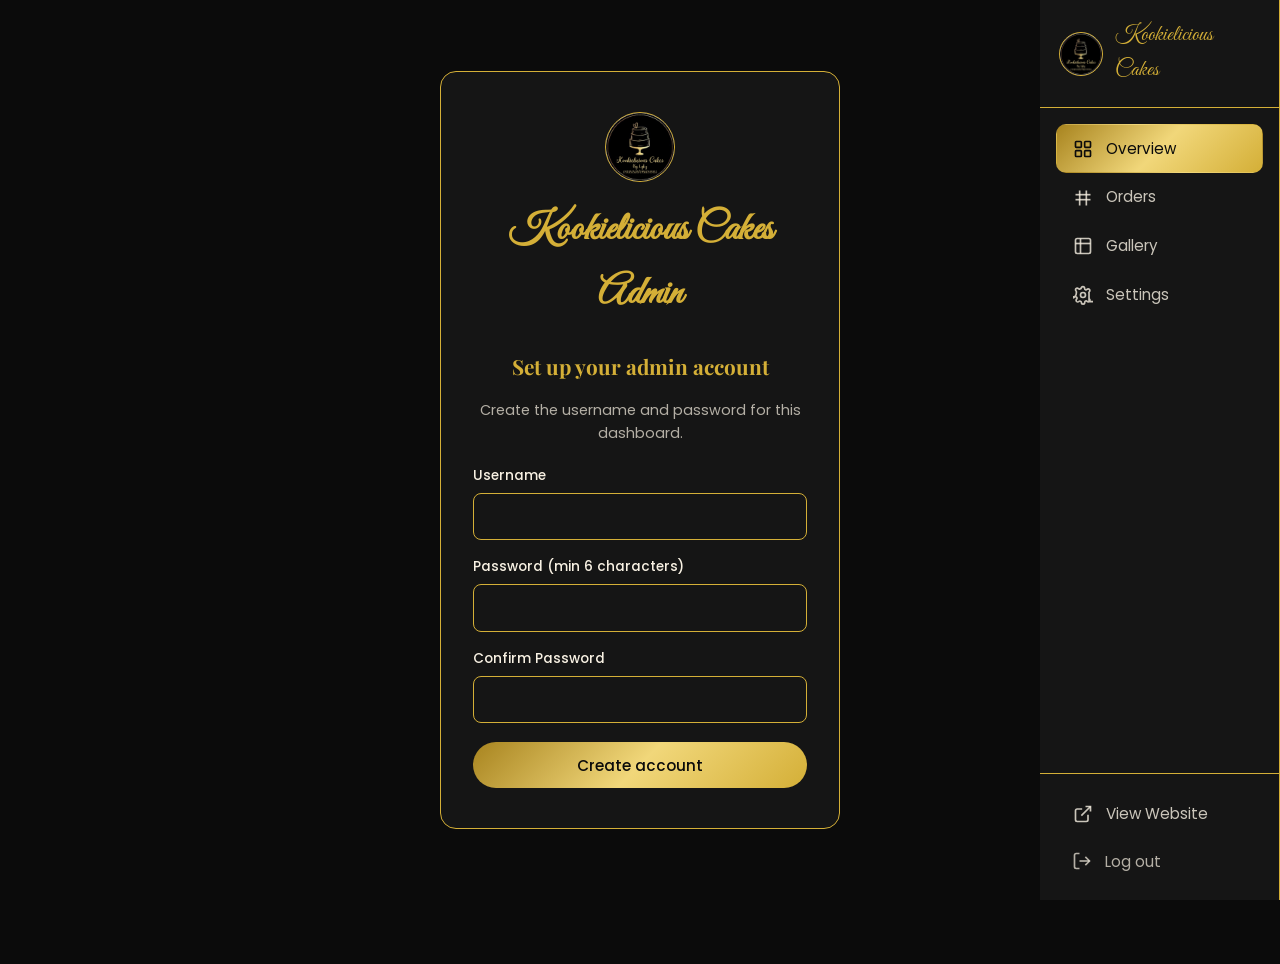
==== dashboard.html @ ffeb49e3 "Add private admin dashboard for Kookielicious Cakes by Lykz Add dashboard.html with login, Overview," ====
<!DOCTYPE html>
<html lang="en">
<head>
    <meta charset="UTF-8">
    <meta name="viewport" content="width=device-width, initial-scale=1.0">
    <meta name="robots" content="noindex, nofollow">
    <title>Kookielicious Cakes by Lykz | Admin Dashboard</title>
    <link rel="icon" href="images/306608548_482665013871992_4321595222167333757_n.jpg" type="image/jpeg">
    <link rel="preconnect" href="https://fonts.googleapis.com">
    <link rel="preconnect" href="https://fonts.gstatic.com" crossorigin>
    <link href="https://fonts.googleapis.com/css2?family=Great+Vibes&family=Playfair+Display:wght@700;900&family=Poppins:wght@300;400;500&display=swap" rel="stylesheet">
    <link rel="stylesheet" href="css/dashboard.css">
</head>
<body>
    <div class="dash-app">

        <!-- ===== LOGIN PAGE ===== -->
        <section class="dash-login-page" id="dashLoginPage">
            <div class="dash-login-card">
                <div class="dash-login-header">
                    <img src="images/306608548_482665013871992_4321595222167333757_n.jpg" alt="Kookielicious Cakes by Lykz logo" class="dash-login-logo">
                    <h1 class="dash-login-brand">Kookielicious Cakes Admin</h1>
                </div>
                <div class="dash-login-form" id="dashLoginFormContainer"></div>
            </div>
        </section>

        <!-- ===== DASHBOARD SHELL ===== -->
        <section class="dash-shell" id="dashShell" hidden>

            <!-- Mobile top bar -->
            <header class="dash-topbar">
                <button class="dash-menu-toggle" id="dashMenuToggle" aria-label="Open menu">&#9776;</button>
                <a href="#" class="dash-topbar-brand" id="dashTopbarBrand">
                    <img src="images/306608548_482665013871992_4321595222167333757_n.jpg" alt="logo" class="dash-topbar-logo">
                    <span class="dash-topbar-brand-text">Kookielicious Cakes</span>
                </a>
                <div class="dash-topbar-user" id="dashTopbarUser"></div>
            </header>

            <!-- Sidebar -->
            <aside class="dash-sidebar" id="dashSidebar">
                <div class="dash-sidebar-header">
                    <img src="images/306608548_482665013871992_4321595222167333757_n.jpg" alt="logo" class="dash-sidebar-logo">
                    <span class="dash-sidebar-brand">Kookielicious Cakes</span>
                </div>
                <nav class="dash-nav">
                    <a href="#" class="dash-nav-item dash-nav-active" data-page="overview">
                        <svg class="dash-nav-icon" xmlns="http://www.w3.org/2000/svg" viewBox="0 0 24 24" fill="none" stroke="currentColor" stroke-width="2"><rect x="3" y="3" width="7" height="7" rx="1"/><rect x="14" y="3" width="7" height="7" rx="1"/><rect x="14" y="14" width="7" height="7" rx="1"/><rect x="3" y="14" width="7" height="7" rx="1"/></svg>
                        Overview
                    </a>
                    <a href="#" class="dash-nav-item" data-page="orders">
                        <svg class="dash-nav-icon" xmlns="http://www.w3.org/2000/svg" viewBox="0 0 24 24" fill="none" stroke="currentColor" stroke-width="2"><line x1="8" y1="3" x2="8" y2="21"/><line x1="3" y1="8" x2="21" y2="8"/><line x1="3" y1="14" x2="21" y2="14"/><line x1="16" y1="3" x2="16" y2="21"/></svg>
                        Orders
                    </a>
                    <a href="#" class="dash-nav-item" data-page="gallery">
                        <svg class="dash-nav-icon" xmlns="http://www.w3.org/2000/svg" viewBox="0 0 24 24" fill="none" stroke="currentColor" stroke-width="2"><rect x="3" y="3" width="18" height="18" rx="2" ry="2"/><line x1="3" y1="9" x2="21" y2="9"/><line x1="9" y1="21" x2="9" y2="3"/></svg>
                        Gallery
                    </a>
                    <a href="#" class="dash-nav-item" data-page="settings">
                        <svg class="dash-nav-icon" xmlns="http://www.w3.org/2000/svg" viewBox="0 0 24 24" fill="none" stroke="currentColor" stroke-width="2"><circle cx="12" cy="12" r="3"/><path d="M19.4 15a1.65 1.65 0 0 0 .33 1.82l.06.06a2 2 0 0 1 0 2.83 2 2 0 0 1-2.83 0l-.06-.06a1.65 1.65 0 0 0-1.82-.33 1.65 1.65 0 0 0-1 1.51V21a2 2 0 0 1-2 2 2 2 0 0 1-2-2v-.09A1.65 1.65 0 0 0 9 19.4a1.65 1.65 0 0 0-1.82.33l-.06.06a2 2 0 0 1-2.83 0 2 2 0 0 1 0-2.83l.06-.06a1.65 1.65 0 0 0 .33-1.82 1.65 1.65 0 0 0-1.51-1h-12a2 2 0 0 1-2-2 2 2 0 0 1 2-2h.09A1.65 1.65 0 0 0 4 9a1.65 1.65 0 0 0-.33-1.82l-.06-.06a2 2 0 0 1 0-2.83 2 2 0 0 1 2.83 0l.06.06a1.65 1.65 0 0 0 1.82.33h.09a1.65 1.65 0 0 0 1.51-1V4a2 2 0 0 1 2-2 2 2 0 0 1 2 2v.09a1.65 1.65 0 0 0 1 1.51 1.65 1.65 0 0 0 1.82-.33l.06-.06a2 2 0 0 1 2.83 0 2 2 0 0 1 0 2.83l-.06.06a1.65 1.65 0 0 0-.33 1.82V19a1.65 1.65 0 0 0 1.51 1h12a1.65 1.65 0 0 0 1.51-1 1.65 1.65 0 0 0-.33-1.82l-.06-.06a2 2 0 0 1 2.83 0 2 2 0 0 1 0 2.83l.06.06a1.65 1.65 0 0 0-.33 1.82"/></svg>
                        Settings
                    </a>
                </nav>
                <div class="dash-nav-footer">
                    <a href="#" class="dash-nav-item" data-page="website">
                        <svg class="dash-nav-icon" xmlns="http://www.w3.org/2000/svg" viewBox="0 0 24 24" fill="none" stroke="currentColor" stroke-width="2"><path d="M18 13v6a2 2 0 0 1-2 2H5a2 2 0 0 1-2-2V8a2 2 0 0 1 2-2h6"></path><polyline points="15 3 21 3 21 9"></polyline><line x1="10" y1="14" x2="21" y2="3"></line></svg>
                        View Website
                    </a>
                    <button class="dash-nav-item dash-nav-logout" id="dashNavLogout">
                        <svg class="dash-nav-icon" xmlns="http://www.w3.org/2000/svg" viewBox="0 0 24 24" fill="none" stroke="currentColor" stroke-width="2"><path d="M9 21H5a2 2 0 0 1-2-2V5a2 2 0 0 1 2-2h4"/><polyline points="16 17 21 12 16 7"/><line x1="21" y1="12" x2="9" y2="12"/></svg>
                        Log out
                    </button>
                </div>
            </aside>

            <!-- Main content -->
            <div class="dash-main" id="dashMain">
                <div class="dash-overlay" id="dashOverlay"></div>

                <!-- ===== OVERVIEW ===== -->
                <section class="dash-page" id="dashPageOverview">
                    <div class="dash-page-header">
                        <div>
                            <h2 class="dash-page-title">Overview</h2>
                            <p class="dash-page-subtitle">A quick look at your cake orders</p>
                        </div>
                    </div>
                    <div class="dash-stats" id="dashStats"></div>
                    <div class="dash-section-card">
                        <div class="dash-section-head"><h3>Orders per Month</h3><span class="dash-sub">Last 6 months</span></div>
                        <div class="dash-chart" id="dashChart"></div>
                        <p class="dash-empty" id="dashChartEmpty" style="display:none;">No orders yet. Add your first order.</p>
                    </div>
                    <div class="dash-section-card">
                        <div class="dash-section-head"><h3>Upcoming Orders</h3></div>
                        <div class="dash-list" id="dashUpcoming"></div>
                        <p class="dash-empty" id="dashUpcomingEmpty" style="display:none;">No upcoming orders.</p>
                    </div>
                </section>

                <!-- ===== ORDERS ===== -->
                <section class="dash-page" id="dashPageOrders">
                    <div class="dash-page-header">
                        <div>
                            <h2 class="dash-page-title">Orders</h2>
                            <p class="dash-page-subtitle">Track and manage cake orders</p>
                        </div>
                        <button class="dash-btn dash-btn-primary" id="dashAddOrder">&#43; Add Order</button>
                    </div>
                    <div class="dash-orders-bar">
                        <div class="dash-search">
                            <input type="search" id="dashOrderSearch" placeholder="Search customer, contact, order no&#8230;">
                        </div>
                        <select class="dash-select" id="dashOrderFilter">
                            <option value="">All Statuses</option>
                            <option value="Pending">Pending</option>
                            <option value="Confirmed">Confirmed</option>
                            <option value="In Progress">In Progress</option>
                            <option value="Ready">Ready</option>
                            <option value="Completed">Completed</option>
                            <option value="Cancelled">Cancelled</option>
                        </select>
                    </div>
                    <div class="dash-table-wrap">
                        <table class="dash-table" id="dashOrdersTable">
                            <thead>
                                <tr>
                                    <th class="dash-sortable" data-sort="eventDate">Order No</th>
                                    <th>Customer</th>
                                    <th>Contact</th>
                                    <th>Event Date</th>
                                    <th>Cake Type</th>
                                    <th>Total</th>
                                    <th>Balance</th>
                                    <th>Status</th>
                                    <th>Actions</th>
                                </tr>
                            </thead>
                            <tbody id="dashOrdersBody"></tbody>
                        </table>
                    </div>
                    <p class="dash-empty" id="dashOrdersEmpty" style="display:none;">No orders yet. Add your first order.</p>
                    <button class="dash-btn dash-btn-outline dash-btn-sm" id="dashExportCsv">Export CSV</button>
                </section>

                <!-- ===== GALLERY MANAGER ===== -->
                <section class="dash-page" id="dashPageGallery">
                    <div class="dash-page-header">
                        <div>
                            <h2 class="dash-page-title">Gallery</h2>
                            <p class="dash-page-subtitle">Manage your cake gallery</p>
                        </div>
                        <div style="display:flex;gap:0.75rem;flex-wrap:wrap;align-items:center;">
                            <button class="dash-btn dash-btn-primary" id="dashAddCake">&#43; Add Cake</button>
                            <button class="dash-btn dash-btn-outline dash-btn-sm" id="dashResetGallery">Reset to Default Gallery</button>
                        </div>
                    </div>
                    <div class="dash-gallery-grid" id="dashGalleryGrid"></div>
                    <p class="dash-empty" id="dashGalleryEmpty" style="display:none;">No cakes yet. Add your first cake.</p>
                </section>

                <!-- ===== SETTINGS ===== -->
                <section class="dash-page" id="dashPageSettings">
                    <div class="dash-page-header">
                        <div>
                            <h2 class="dash-page-title">Settings</h2>
                            <p class="dash-page-subtitle">Account and data settings</p>
                        </div>
                    </div>
                    <div class="dash-section-card">
                        <h3>Change Password</h3>
                        <p>Update your admin login password.</p>
                        <form id="dashPasswordForm">
                            <div class="dash-form-group">
                                <label for="dashPassCurrent">Current Password</label>
                                <input type="password" id="dashPassCurrent" required autocomplete="current-password">
                            </div>
                            <div class="dash-form-group">
                                <label for="dashPassNew">New Password (min 6 characters)</label>
                                <input type="password" id="dashPassNew" required autocomplete="new-password">
                            </div>
                            <div class="dash-form-group">
                                <label for="dashPassConfirm">Confirm New Password</label>
                                <input type="password" id="dashPassConfirm" required autocomplete="new-password">
                            </div>
                            <p class="dash-error" id="dashPassError" style="display:none;"></p>
                            <button type="submit" class="dash-btn dash-btn-primary">Save Changes</button>
                        </form>
                    </div>
                    <div class="dash-section-card">
                        <h3>Backup &amp; Restore</h3>
                        <p>Export your gallery and orders to a single JSON file, or restore from a backup.</p>
                        <div style="display:flex;gap:0.75rem;flex-wrap:wrap;align-items:center; margin-bottom:0.5rem;">
                            <button class="dash-btn dash-btn-outline" id="dashExportBackup">Export Backup</button>
                            <span style="color:rgba(248,241,227,0.7);font-size:0.85rem;">or</span>
                            <label style="display:inline-flex;align-items:center;gap:0.4rem;color:var(--gold);border:1px solid var(--gold);border-radius:10px;padding:0.6rem 1rem;cursor:pointer;font-size:0.9rem;">
                                Import Backup
                                <input type="file" id="dashImportFile" accept=".json" style="display:none;">
                            </label>
                        </div>
                        <p class="dash-hint">Backup file: kookielicious-backup.json (contains gallery + orders)</p>
                    </div>
                    <div class="dash-section-card dash-danger">
                        <h3>Danger Zone</h3>
                        <button class="dash-btn dash-btn-outline dash-btn-sm" id="dashDeleteAllOrders">Delete All Orders</button>
                        <p class="dash-hint" style="margin-top:0.5rem;">This cannot be undone. Orders only; your gallery is unaffected.</p>
                    </div>
                    <div class="dash-note">
                        <p><strong>Note:</strong> This dashboard saves data only in this browser on this device. Use Export Backup regularly. Changes made here will not appear for other visitors on the live website until a real database is added.</p>
                    </div>
                </section>

                <!-- ===== MODAL: ADD / EDIT ORDER ===== -->
                <div class="dash-modal hidden" id="dashOrderModal">
                    <div class="dash-modal-panel">
                        <button class="dash-modal-close" id="dashOrderModalClose">&#215;</button>
                        <div class="dash-modal-header"><h3 id="dashOrderModalTitle">Add Order</h3></div>
                        <div class="dash-modal-body">
                            <form id="dashOrderForm">
                                <input type="hidden" id="dashOrderEditId">
                                <div class="dash-form-group">
                                    <label for="dashOrderCustomer">Customer Name <span style="color:var(--status-cancelled);">*</span></label>
                                    <input type="text" id="dashOrderCustomer" required>
                                </div>
                                <div class="dash-form-group">
                                    <label for="dashOrderContact">Contact Number <span style="color:var(--status-cancelled);">*</span></label>
                                    <input type="tel" id="dashOrderContact" required>
                                </div>
                                <div class="dash-form-group">
                                    <label for="dashOrderEventDate">Event Date <span style="color:var(--status-cancelled);">*</span></label>
                                    <input type="date" id="dashOrderEventDate" required>
                                </div>
                                <div class="dash-form-group">
                                    <label for="dashOrderCakeType">Cake Type <span style="color:var(--status-cancelled);">*</span></label>
                                    <select id="dashOrderCakeType" required>
                                        <option value="" disabled selected>Select cake type</option>
                                        <option value="Birthday Cake">Birthday Cake</option>
                                        <option value="Kids Theme Cake">Kids Theme Cake</option>
                                        <option value="Christening Set">Christening Set</option>
                                        <option value="Cupcakes">Cupcakes</option>
                                        <option value="Other">Other</option>
                                    </select>
                                </div>
                                <div class="dash-form-group">
                                    <label for="dashOrderDetails">Cake Details / Theme</label>
                                    <textarea id="dashOrderDetails" rows="3"></textarea>
                                </div>
                                <div class="dash-form-group">
                                    <label for="dashOrderTotal">Total Amount (&#8369;)</label>
                                    <input type="number" id="dashOrderTotal" min="0" step="0.01" value="0">
                                </div>
                                <div class="dash-form-group">
                                    <label for="dashOrderDownpayment">Downpayment (&#8369;)</label>
                                    <input type="number" id="dashOrderDownpayment" min="0" step="0.01" value="0">
                                </div>
                                <div class="dash-form-group">
                                    <label for="dashOrderStatus">Status</label>
                                    <select id="dashOrderStatus">
                                        <option value="Pending">Pending</option>
                                        <option value="Confirmed">Confirmed</option>
                                        <option value="In Progress">In Progress</option>
                                        <option value="Ready">Ready</option>
                                        <option value="Completed">Completed</option>
                                        <option value="Cancelled">Cancelled</option>
                                    </select>
                                </div>
                                <p class="dash-error" id="dashOrderError" style="display:none;"></p>
                                <div class="dash-modal-actions">
                                    <button type="button" class="dash-btn dash-btn-ghost" id="dashOrderModalCancel">Cancel</button>
                                    <button type="submit" class="dash-btn dash-btn-primary">Save Order</button>
                                </div>
                            </form>
                        </div>
                    </div>
                </div>

                <!-- ===== MODAL: GENERIC CONFIRM ===== -->
                <div class="dash-modal hidden" id="dashConfirmModal">
                    <div class="dash-modal-panel">
                        <button class="dash-modal-close" id="dashConfirmClose">&#215;</button>
                        <div class="dash-modal-header"><h3 id="dashConfirmTitle">Confirm</h3></div>
                        <div class="dash-modal-body"><p id="dashConfirmMessage"></p></div>
                        <div class="dash-modal-actions">
                            <button type="button" class="dash-btn dash-btn-ghost" id="dashConfirmCancel">Cancel</button>
                            <button type="button" class="dash-btn dash-btn-primary" id="dashConfirmOk">Confirm</button>
                        </div>
                    </div>
                </div>

                <!-- ===== MODAL: ADD / EDIT CAKE ===== -->
                <div class="dash-modal hidden" id="dashGalleryModal">
                    <div class="dash-modal-panel">
                        <button class="dash-modal-close" id="dashGalleryModalClose">&#215;</button>
                        <div class="dash-modal-header"><h3 id="dashGalleryModalTitle">Add Cake</h3></div>
                        <div class="dash-modal-body">
                            <form id="dashGalleryForm">
                                <input type="hidden" id="dashGalleryEditId">
                                <div class="dash-form-group">
                                    <label for="dashGalleryImage">Image <span id="dashGalleryImageReq" style="color:var(--status-cancelled);">*</span></label>
                                    <input type="file" id="dashGalleryImage" accept="image/*">
                                    <img id="dashGalleryPreview" src="" alt="preview" style="display:none;margin-top:0.5rem;width:100%;max-width:220px;height:220px;object-fit:cover;border:1px solid var(--gold);border-radius:12px;background:var(--black);">
                                    <p class="dash-hint">Image is resized to max 1000px width and saved as JPEG.</p>
                                </div>
                                <div class="dash-form-group">
                                    <label for="dashGalleryTitle">Title</label>
                                    <input type="text" id="dashGalleryTitle" required>
                                </div>
                                <div class="dash-form-group">
                                    <label for="dashGalleryCategory">Category</label>
                                    <select id="dashGalleryCategory">
                                        <option value="birthday">Birthday</option>
                                        <option value="kids">Kids</option>
                                        <option value="christening">Christening</option>
                                        <option value="cupcakes">Cupcakes</option>
                                        <option value="elegant">Elegant</option>
                                    </select>
                                </div>
                                <div class="dash-form-group dash-toggle">
                                    <input type="checkbox" id="dashGalleryVisible" checked>
                                    <span>Visible on website</span>
                                </div>
                                <p class="dash-error" id="dashGalleryError" style="display:none;"></p>
                                <div class="dash-modal-actions">
                                    <button type="button" class="dash-btn dash-btn-ghost" id="dashGalleryModalCancel">Cancel</button>
                                    <button type="submit" class="dash-btn dash-btn-primary">Save Cake</button>
                                </div>
                            </form>
                        </div>
                    </div>
                </div>

            </div>
        </section>

    </div>
    <script src="js/dashboard-data.js"></script>
    <script defer src="js/dashboard.js"></script>
</body>
</html>
---- css/dashboard.css ----
/* ===== Kookielicious Cakes by Lykz - Admin Dashboard Styles =====
   Mirrors the public site's black and gold theme. Every class is prefixed
   with dash- so it can never clash with the public site's CSS.
*/

:root {
    --black: #0B0B0B;
    --black-soft: #151515;
    --gold: #D4AF37;
    --gold-light: #F1D77A;
    --gold-dark: #A8841F;
    --cream: #F8F1E3;
    --status-pending: #D4AF37;
    --status-confirmed: #3b82f6;
    --status-inprogress: #fb923c;
    --status-ready: #34d399;
    --status-completed: #6b8e6b;
    --status-cancelled: #f87171;
}

@media (prefers-reduced-motion: reduce) {
    *, *::before, *::after {
        animation-duration: 0.01ms !important;
        animation-iteration-count: 1 !important;
        transition-duration: 0.01ms !important;
    }
}

*,
*::before,
*::after {
    margin: 0;
    padding: 0;
    box-sizing: border-box;
}

body {
    background-color: var(--black);
    color: var(--cream);
    font-family: 'Poppins', sans-serif;
    font-size: 0.95rem;
    line-height: 1.6;
    overflow-x: hidden;
}

.dash-app {
    display: flex;
    flex-direction: column;
    min-height: 100vh;
}

/* ===== LOGIN PAGE ===== */

.dash-login-page {
    min-height: 100vh;
    display: flex;
    align-items: center;
    justify-content: center;
    padding: 1rem;
}

.dash-login-card {
    background: var(--black-soft);
    border: 1px solid var(--gold);
    border-radius: 16px;
    padding: 2.5rem 2rem;
    width: min(92%, 400px);
    text-align: center;
}

.dash-login-logo {
    width: 70px;
    height: 70px;
    border-radius: 50%;
    border: 1px solid var(--gold);
    object-fit: cover;
    display: block;
    margin: 0 auto 1rem;
}

.dash-login-brand {
    font-family: 'Great Vibes', cursive;
    color: var(--gold);
    font-size: 2.5rem;
    margin-bottom: 1.5rem;
}

.dash-login-card h2 {
    font-family: 'Playfair Display', serif;
    color: var(--gold);
    font-size: 1.3rem;
    margin-bottom: 1rem;
}

.dash-login-card p {
    color: rgba(248, 241, 227, 0.7);
    font-size: 0.9rem;
    margin-bottom: 1.2rem;
}

.dash-form-group {
    margin-bottom: 1rem;
    text-align: left;
}

.dash-form-group label {
    display: block;
    color: var(--cream);
    font-size: 0.85rem;
    font-weight: 500;
    margin-bottom: 0.4rem;
}

.dash-form-group input {
    width: 100%;
    background: var(--black-soft);
    border: 1px solid var(--gold);
    color: var(--cream);
    padding: 0.7rem 1rem;
    border-radius: 8px;
    font-family: 'Poppins', sans-serif;
    font-size: 0.95rem;
}

.dash-form-group input:focus {
    outline: none;
    box-shadow: 0 0 0 2px rgba(212, 175, 55, 0.3);
}

.dash-hint {
    font-size: 0.75rem;
    color: rgba(248, 241, 227, 0.6);
    margin-top: 0.3rem;
}

.dash-error {
    color: var(--status-cancelled);
    font-size: 0.8rem;
    margin-top: 0.4rem;
    display: block;
}

/* ===== BUTTONS ===== */

.dash-btn {
    display: inline-flex;
    align-items: center;
    justify-content: center;
    gap: 0.5rem;
    border: none;
    border-radius: 50px;
    cursor: pointer;
    font-family: 'Poppins', sans-serif;
    font-weight: 500;
    font-size: 0.95rem;
    transition: transform 0.3s, box-shadow 0.3s;
}

.dash-btn-primary {
    background: linear-gradient(135deg, var(--gold-dark), var(--gold-light), var(--gold));
    color: var(--black);
    padding: 0.7rem 1.5rem;
}

.dash-btn-primary:hover {
    transform: translateY(-3px);
    box-shadow: 0 0 20px rgba(212, 175, 55, 0.5);
}

.dash-btn-outline {
    background: transparent;
    color: var(--gold);
    border: 1px solid var(--gold);
    padding: 0.7rem 1.5rem;
}

.dash-btn-outline:hover {
    background: var(--gold);
    color: var(--black);
    transform: translateY(-3px);
    box-shadow: 0 0 12px rgba(212, 175, 55, 0.4);
}

.dash-btn-ghost {
    background: transparent;
    color: var(--cream);
    border: 1px solid rgba(212, 175, 55, 0.3);
    padding: 0.5rem 1rem;
    font-size: 0.85rem;
}

.dash-btn-ghost:hover {
    border-color: var(--gold);
    color: var(--gold);
}

.dash-btn-sm {
    padding: 0.45rem 1rem;
    font-size: 0.85rem;
}

.dash-btn:disabled {
    opacity: 0.6;
    cursor: not-allowed;
}

/* ===== DASHBOARD SHELL ===== */

.dash-shell {
    display: flex;
    flex-direction: column;
}

.dash-topbar {
    display: none;
    align-items: center;
    justify-content: space-between;
    padding: 0.85rem 1.2rem;
    border-bottom: 1px solid var(--gold);
    background: rgba(11, 11, 11, 0.6);
}

.dash-menu-toggle {
    background: none;
    border: none;
    color: var(--gold);
    font-size: 1.5rem;
    cursor: pointer;
    display: flex;
    align-items: center;
    padding: 0.25rem;
}

.dash-topbar-brand {
    display: flex;
    align-items: center;
    gap: 0.6rem;
    text-decoration: none;
}

.dash-topbar-logo {
    width: 36px;
    height: 36px;
    border-radius: 50%;
    border: 1px solid var(--gold);
    object-fit: cover;
}

.dash-topbar-brand-text {
    font-family: 'Great Vibes', cursive;
    color: var(--gold);
    font-size: 1.5rem;
}

.dash-topbar-user {
    color: rgba(248, 241, 227, 0.8);
    font-size: 0.85rem;
}

/* Sidebar */

.dash-sidebar {
    position: fixed;
    inset: 0 0 0 auto;
    width: 240px;
    background: var(--black-soft);
    border-right: 1px solid var(--gold);
    display: flex;
    flex-direction: column;
    z-index: 100;
    transform: translateX(0);
    transition: transform 0.3s ease;
}

.dash-sidebar-header {
    display: flex;
    align-items: center;
    gap: 0.75rem;
    padding: 1.2rem;
    border-bottom: 1px solid var(--gold);
}

.dash-sidebar-logo {
    width: 44px;
    height: 44px;
    border-radius: 50%;
    border: 1px solid var(--gold);
    object-fit: cover;
}

.dash-sidebar-brand {
    font-family: 'Great Vibes', cursive;
    color: var(--gold);
    font-size: 1.35rem;
}

.dash-nav {
    display: flex;
    flex-direction: column;
    padding: 1rem;
    flex: 1;
}

.dash-nav-item {
    display: flex;
    align-items: center;
    gap: 0.8rem;
    padding: 0.7rem 1rem;
    border-radius: 10px;
    color: rgba(248, 241, 227, 0.8);
    text-decoration: none;
    font-size: 0.95rem;
    border: 1px solid transparent;
    transition: background 0.2s, color 0.2s;
}

.dash-nav-item .dash-nav-icon {
    width: 20px;
    height: 20px;
    flex-shrink: 0;
}

.dash-nav-item:hover {
    background: rgba(212, 175, 55, 0.1);
    color: var(--cream);
}

.dash-nav-active {
    background: linear-gradient(135deg, var(--gold-dark), var(--gold-light), var(--gold));
    color: var(--black);
}

.dash-nav-footer {
    padding: 1rem;
    border-top: 1px solid var(--gold);
}

.dash-nav-logout {
    width: 100%;
    text-align: left;
    background: none;
    border: none;
    color: rgba(248, 241, 227, 0.7);
    font-family: 'Poppins', sans-serif;
    font-size: 0.95rem;
    cursor: pointer;
    padding: 0.7rem 1rem;
    border-radius: 10px;
    display: flex;
    align-items: center;
    gap: 0.8rem;
}

.dash-nav-logout:hover {
    color: var(--status-cancelled);
    background: rgba(248, 113, 113, 0.1);
}

.dash-overlay {
    position: fixed;
    inset: 0;
    background: rgba(0, 0, 0, 0.6);
    backdrop-filter: blur(2px);
    z-index: 90;
    display: none;
}

/* Main content */

.dash-main {
    flex: 1;
    padding: 2rem;
}

.dash-page {
    display: none;
    animation: dashFadeIn 0.35s ease;
}

.dash-page.dash-page-active {
    display: block;
}

@keyframes dashFadeIn {
    from {
        opacity: 0;
        transform: translateY(8px);
    }
    to {
        opacity: 1;
        transform: translateY(0);
    }
}

.dash-page-header {
    display: flex;
    align-items: center;
    justify-content: space-between;
    margin-bottom: 1.5rem;
    flex-wrap: wrap;
    gap: 1rem;
}

.dash-page-title {
    font-family: 'Playfair Display', serif;
    color: var(--gold);
    font-size: 1.75rem;
    margin: 0;
}

.dash-page-subtitle {
    color: rgba(248, 241, 227, 0.7);
    font-size: 0.9rem;
    margin: 0;
}

/* Stat cards */

.dash-stats {
    display: grid;
    grid-template-columns: repeat(auto-fit, minmax(190px, 1fr));
    gap: 1rem;
    margin-bottom: 2rem;
}

.dash-stat-card {
    background: var(--black-soft);
    border: 1px solid var(--gold);
    border-radius: 16px;
    padding: 1.25rem;
    display: flex;
    flex-direction: column;
}

.dash-stat-label {
    color: rgba(248, 241, 227, 0.7);
    font-size: 0.85rem;
    text-transform: uppercase;
    letter-spacing: 0.5px;
    margin-bottom: 0.4rem;
}

.dash-stat-value {
    font-family: 'Playfair Display', serif;
    color: var(--cream);
    font-size: 2rem;
    margin-bottom: 0.2rem;
}

.dash-stat-delta {
    font-size: 0.8rem;
}

.dash-stat-delta.pos {
    color: #34d399;
}

.dash-stat-delta.neg {
    color: var(--status-cancelled);
}

/* Section cards */

.dash-section-card {
    background: var(--black-soft);
    border: 1px solid var(--gold);
    border-radius: 16px;
    padding: 1.25rem;
    margin-bottom: 1.5rem;
}

.dash-section-head {
    display: flex;
    align-items: center;
    justify-content: space-between;
    margin-bottom: 1rem;
    flex-wrap: wrap;
    gap: 0.75rem;
}

.dash-section-head h3 {
    font-family: 'Playfair Display', serif;
    color: var(--gold);
    font-size: 1.2rem;
    margin: 0;
}

.dash-sub {
    color: rgba(248, 241, 227, 0.6);
    font-size: 0.85rem;
}

/* Orders top bar */

.dash-orders-bar {
    display: flex;
    gap: 0.75rem;
    align-items: center;
    flex-wrap: wrap;
    margin-bottom: 1rem;
}

.dash-search {
    flex: 1;
    min-width: 200px;
    position: relative;
}

.dash-search input {
    width: 100%;
    background: var(--black-soft);
    border: 1px solid var(--gold);
    color: var(--cream);
    padding: 0.6rem 1rem;
    border-radius: 10px;
    font-family: 'Poppins', sans-serif;
    font-size: 0.9rem;
}

.dash-search input:focus {
    outline: none;
    box-shadow: 0 0 0 2px rgba(212, 175, 55, 0.3);
}

.dash-select {
    background: var(--black-soft);
    border: 1px solid var(--gold);
    color: var(--cream);
    padding: 0.6rem 1rem;
    border-radius: 10px;
    font-family: 'Poppins', sans-serif;
    font-size: 0.9rem;
    min-width: 170px;
}

/* Table */

.dash-table-wrap {
    overflow-x: auto;
    border: 1px solid var(--gold);
    border-radius: 16px;
    margin-bottom: 1rem;
}

.dash-table {
    width: 100%;
    border-collapse: collapse;
    font-size: 0.9rem;
}

.dash-table th {
    background: var(--black-soft);
    color: var(--gold);
    text-align: left;
    padding: 0.75rem 1rem;
    font-family: 'Playfair Display', serif;
    font-size: 0.95rem;
    border-bottom: 1px solid var(--gold);
}

.dash-table th.dash-sortable {
    cursor: pointer;
    user-select: none;
}

.dash-table th.dash-sortable:hover {
    color: var(--gold-light);
}

.dash-table td {
    padding: 0.75rem 1rem;
    border-bottom: 1px solid rgba(212, 175, 55, 0.2);
    color: var(--cream);
}

.dash-table tr:last-child td {
    border-bottom: none;
}

.dash-table tr:hover td {
    background: rgba(212, 175, 55, 0.04);
}

.dash-order-no {
    font-family: 'Playfair Display', serif;
    color: var(--gold-light);
    font-weight: 700;
}

/* Badges */

.dash-badge {
    display: inline-block;
    padding: 0.25rem 0.65rem;
    border-radius: 50px;
    font-size: 0.75rem;
    font-weight: 600;
    text-transform: capitalize;
    color: #0b0b0b;
}

.dash-badge.pending {
    background: var(--status-pending);
}

.dash-badge.confirmed {
    background: var(--status-confirmed);
}

.dash-badge.in-progress {
    background: var(--status-inprogress);
}

.dash-badge.ready {
    background: var(--status-ready);
}

.dash-badge.completed {
    background: var(--status-completed);
}

.dash-badge.cancelled {
    background: var(--status-cancelled);
}

/* Empty states */

.dash-empty {
    text-align: center;
    color: rgba(248, 241, 227, 0.6);
    font-size: 0.95rem;
    padding: 2rem;
}

/* ===== CHARTS ===== */

.dash-chart {
    display: flex;
    gap: 1rem;
    align-items: flex-end;
    padding-bottom: 1rem;
    overflow-x: auto;
}

.dash-chart-col {
    display: flex;
    flex-direction: column;
    align-items: center;
    gap: 0.4rem;
    width: 52px;
}

.dash-chart-count {
    font-size: 0.8rem;
    color: var(--gold);
    font-weight: 700;
}

.dash-chart-bar {
    position: relative;
    width: 30px;
    height: 140px;
    background: rgba(212, 175, 55, 0.15);
    border-radius: 6px 6px 0 0;
    overflow: hidden;
}

.dash-chart-fill {
    position: absolute;
    bottom: 0;
    left: 0;
    width: 100%;
    background: var(--gold);
    box-shadow: 0 0 12px rgba(212, 175, 55, 0.5);
    border-radius: 6px 6px 0 0;
    transition: height 0.5s ease;
}

.dash-chart-label {
    font-size: 0.8rem;
    color: rgba(248, 241, 227, 0.7);
    text-align: center;
}

/* ===== GALLERY MANAGER ===== */

.dash-gallery-grid {
    display: grid;
    grid-template-columns: repeat(auto-fill, minmax(190px, 1fr));
    gap: 1rem;
}

.dash-gallery-card {
    background: var(--black-soft);
    border: 1px solid var(--gold);
    border-radius: 16px;
    overflow: hidden;
    display: flex;
    flex-direction: column;
}

.dash-gallery-thumb {
    width: 100%;
    height: 170px;
    object-fit: cover;
    display: block;
}

.dash-gallery-body {
    padding: 0.75rem;
    display: flex;
    flex-direction: column;
    gap: 0.5rem;
}

.dash-gallery-head {
    display: flex;
    align-items: center;
    justify-content: space-between;
    gap: 0.5rem;
}

.dash-gallery-title {
    font-family: 'Playfair Display', serif;
    color: var(--cream);
    font-size: 0.95rem;
}

.dash-gallery-cat {
    font-size: 0.7rem;
    padding: 0.15rem 0.5rem;
    border-radius: 50px;
    background: rgba(212, 175, 55, 0.15);
    color: var(--gold);
    border: 1px solid rgba(212, 175, 55, 0.35);
}

.dash-toggle {
    display: flex;
    align-items: center;
    gap: 0.5rem;
    font-size: 0.85rem;
    color: var(--cream);
    cursor: pointer;
}

.dash-gallery-actions {
    display: flex;
    gap: 0.4rem;
    margin-top: 0.25rem;
}

/* ===== MODALS ===== */

.dash-modal {
    position: fixed;
    inset: 0;
    background: rgba(0, 0, 0, 0.7);
    display: flex;
    align-items: center;
    justify-content: center;
    z-index: 2000;
    opacity: 1;
}

.dash-modal.hidden {
    display: none;
}

.dash-modal-panel {
    background: var(--black-soft);
    border: 1px solid var(--gold);
    border-radius: 16px;
    width: min(94%, 520px);
    max-height: 90vh;
    overflow-y: auto;
    position: relative;
    animation: dashFadeIn 0.3s ease;
}

.dash-modal-close {
    position: absolute;
    top: 10px;
    right: 12px;
    background: transparent;
    border: none;
    color: var(--cream);
    font-size: 1.8rem;
    cursor: pointer;
    line-height: 1;
    padding: 0.2rem;
}

.dash-modal-close:hover {
    color: var(--gold);
}

.dash-modal-header {
    padding: 1.25rem 1.25rem 0.75rem;
}

.dash-modal-header h3 {
    font-family: 'Playfair Display', serif;
    color: var(--gold);
    font-size: 1.3rem;
    margin: 0;
}

.dash-modal-body {
    padding: 0 1.25rem 1.25rem;
}

.dash-modal-actions {
    display: flex;
    gap: 0.75rem;
    justify-content: flex-end;
    padding: 0.75rem 1.25rem 1.25rem;
    border-top: 1px solid rgba(212, 175, 55, 0.2);
}

/* ===== SETTINGS ===== */

.dash-note {
    background: var(--black-soft);
    border: 1px solid var(--gold);
    border-radius: 16px;
    padding: 1.25rem;
    color: rgba(248, 241, 227, 0.7);
    font-size: 0.9rem;
}

.dash-note strong {
    color: var(--gold);
}

.dash-danger .dash-btn-outline {
    color: var(--status-cancelled);
    border-color: var(--status-cancelled);
}

.dash-danger .dash-btn-outline:hover {
    background: var(--status-cancelled);
    color: #0b0b0b;
}

/* ===== RESPONSIVE ===== */

@media (max-width: 768px) {
    .dash-topbar {
        display: flex;
    }

    .dash-sidebar {
        transform: translateX(-100%);
    }

    .dash-sidebar.dash-sidebar-open {
        transform: translateX(0);
    }

    .dash-main {
        padding: 1rem;
    }

    .dash-overlay.dash-overlay-open {
        display: block;
    }

    .dash-page-header {
        flex-direction: column;
        align-items: flex-start;
    }

    .dash-chart {
        gap: 0.6rem;
    }

    .dash-chart-col {
        width: 44px;
    }

    .dash-chart-bar {
        height: 100px;
    }
}

@media (max-width: 480px) {
    .dash-gallery-grid {
        grid-template-columns: repeat(auto-fill, minmax(150px, 1fr));
    }
    .dash-orders-bar {
        flex-direction: column;
        align-items: stretch;
    }
    .dash-select {
        min-width: auto;
    }
}
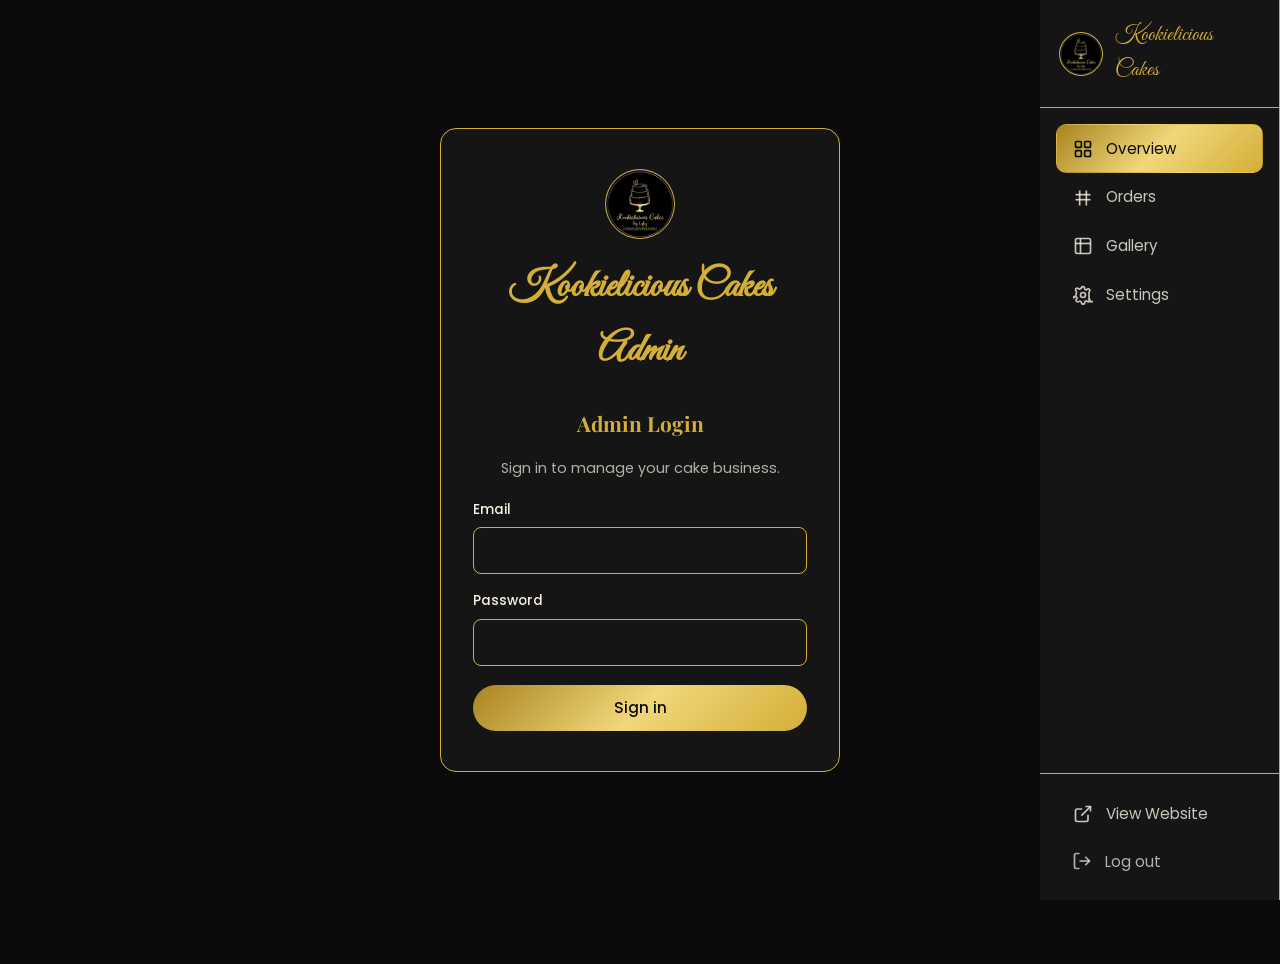
==== commit bc2480c6: "Connect website and dashboard to Supabase" ====
--- a/dashboard.html
+++ b/dashboard.html
@@ -21,7 +21,22 @@
                     <img src="images/306608548_482665013871992_4321595222167333757_n.jpg" alt="Kookielicious Cakes by Lykz logo" class="dash-login-logo">
                     <h1 class="dash-login-brand">Kookielicious Cakes Admin</h1>
                 </div>
-                <div class="dash-login-form" id="dashLoginFormContainer"></div>
+                <div class="dash-login-form" id="dashLoginFormContainer">
+                    <form id="dashLoginForm">
+                        <h2>Admin Login</h2>
+                        <p>Sign in to manage your cake business.</p>
+                        <div class="dash-form-group">
+                            <label for="dashLoginEmail">Email</label>
+                            <input type="email" id="dashLoginEmail" required autocomplete="username">
+                        </div>
+                        <div class="dash-form-group">
+                            <label for="dashLoginPass">Password</label>
+                            <input type="password" id="dashLoginPass" required autocomplete="current-password">
+                        </div>
+                        <p class="dash-error" id="dashLoginError"></p>
+                        <button type="submit" class="dash-btn dash-btn-primary" style="width:100%">Sign in</button>
+                    </form>
+                </div>
             </div>
         </section>
 
@@ -107,6 +122,7 @@
                             <p class="dash-page-subtitle">Track and manage cake orders</p>
                         </div>
                         <button class="dash-btn dash-btn-primary" id="dashAddOrder">&#43; Add Order</button>
+                        <button class="dash-btn dash-btn-outline dash-btn-sm" id="dashRefreshOrders">&#8635; Refresh</button>
                     </div>
                     <div class="dash-orders-bar">
                         <div class="dash-search">
@@ -151,10 +167,7 @@
                             <h2 class="dash-page-title">Gallery</h2>
                             <p class="dash-page-subtitle">Manage your cake gallery</p>
                         </div>
-                        <div style="display:flex;gap:0.75rem;flex-wrap:wrap;align-items:center;">
-                            <button class="dash-btn dash-btn-primary" id="dashAddCake">&#43; Add Cake</button>
-                            <button class="dash-btn dash-btn-outline dash-btn-sm" id="dashResetGallery">Reset to Default Gallery</button>
-                        </div>
+                        <button class="dash-btn dash-btn-primary" id="dashAddCake">&#43; Add Cake</button>
                     </div>
                     <div class="dash-gallery-grid" id="dashGalleryGrid"></div>
                     <p class="dash-empty" id="dashGalleryEmpty" style="display:none;">No cakes yet. Add your first cake.</p>
@@ -172,10 +185,6 @@
                         <h3>Change Password</h3>
                         <p>Update your admin login password.</p>
                         <form id="dashPasswordForm">
-                            <div class="dash-form-group">
-                                <label for="dashPassCurrent">Current Password</label>
-                                <input type="password" id="dashPassCurrent" required autocomplete="current-password">
-                            </div>
                             <div class="dash-form-group">
                                 <label for="dashPassNew">New Password (min 6 characters)</label>
                                 <input type="password" id="dashPassNew" required autocomplete="new-password">
@@ -189,17 +198,9 @@
                         </form>
                     </div>
                     <div class="dash-section-card">
-                        <h3>Backup &amp; Restore</h3>
-                        <p>Export your gallery and orders to a single JSON file, or restore from a backup.</p>
-                        <div style="display:flex;gap:0.75rem;flex-wrap:wrap;align-items:center; margin-bottom:0.5rem;">
-                            <button class="dash-btn dash-btn-outline" id="dashExportBackup">Export Backup</button>
-                            <span style="color:rgba(248,241,227,0.7);font-size:0.85rem;">or</span>
-                            <label style="display:inline-flex;align-items:center;gap:0.4rem;color:var(--gold);border:1px solid var(--gold);border-radius:10px;padding:0.6rem 1rem;cursor:pointer;font-size:0.9rem;">
-                                Import Backup
-                                <input type="file" id="dashImportFile" accept=".json" style="display:none;">
-                            </label>
-                        </div>
-                        <p class="dash-hint">Backup file: kookielicious-backup.json (contains gallery + orders)</p>
+                        <h3>Export Backup</h3>
+                        <p>Download your gallery and orders as a JSON backup file.</p>
+                        <button class="dash-btn dash-btn-outline" id="dashExportBackup">Export Backup</button>
                     </div>
                     <div class="dash-section-card dash-danger">
                         <h3>Danger Zone</h3>
@@ -207,7 +208,7 @@
                         <p class="dash-hint" style="margin-top:0.5rem;">This cannot be undone. Orders only; your gallery is unaffected.</p>
                     </div>
                     <div class="dash-note">
-                        <p><strong>Note:</strong> This dashboard saves data only in this browser on this device. Use Export Backup regularly. Changes made here will not appear for other visitors on the live website until a real database is added.</p>
+                        <p><strong>Note:</strong> Your data is saved securely online. Changes appear on the live website automatically.</p>
                     </div>
                 </section>
 
@@ -334,7 +335,9 @@
         </section>
 
     </div>
-    <script src="js/dashboard-data.js"></script>
+    <script src="https://cdn.jsdelivr.net/npm/@supabase/supabase-js@2"></script>
+    <script defer src="js/supabase-config.js"></script>
+    <script defer src="js/dashboard-data.js"></script>
     <script defer src="js/dashboard.js"></script>
 </body>
 </html>
--- a/css/dashboard.css
+++ b/css/dashboard.css
@@ -623,6 +623,13 @@
     background: var(--status-cancelled);
 }
 
+.dash-badge-new {
+    background: var(--gold);
+    color: #0b0b0b;
+    font-size: 0.7rem;
+    padding: 0.15rem 0.5rem;
+}
+
 /* Empty states */
 
 .dash-empty {
